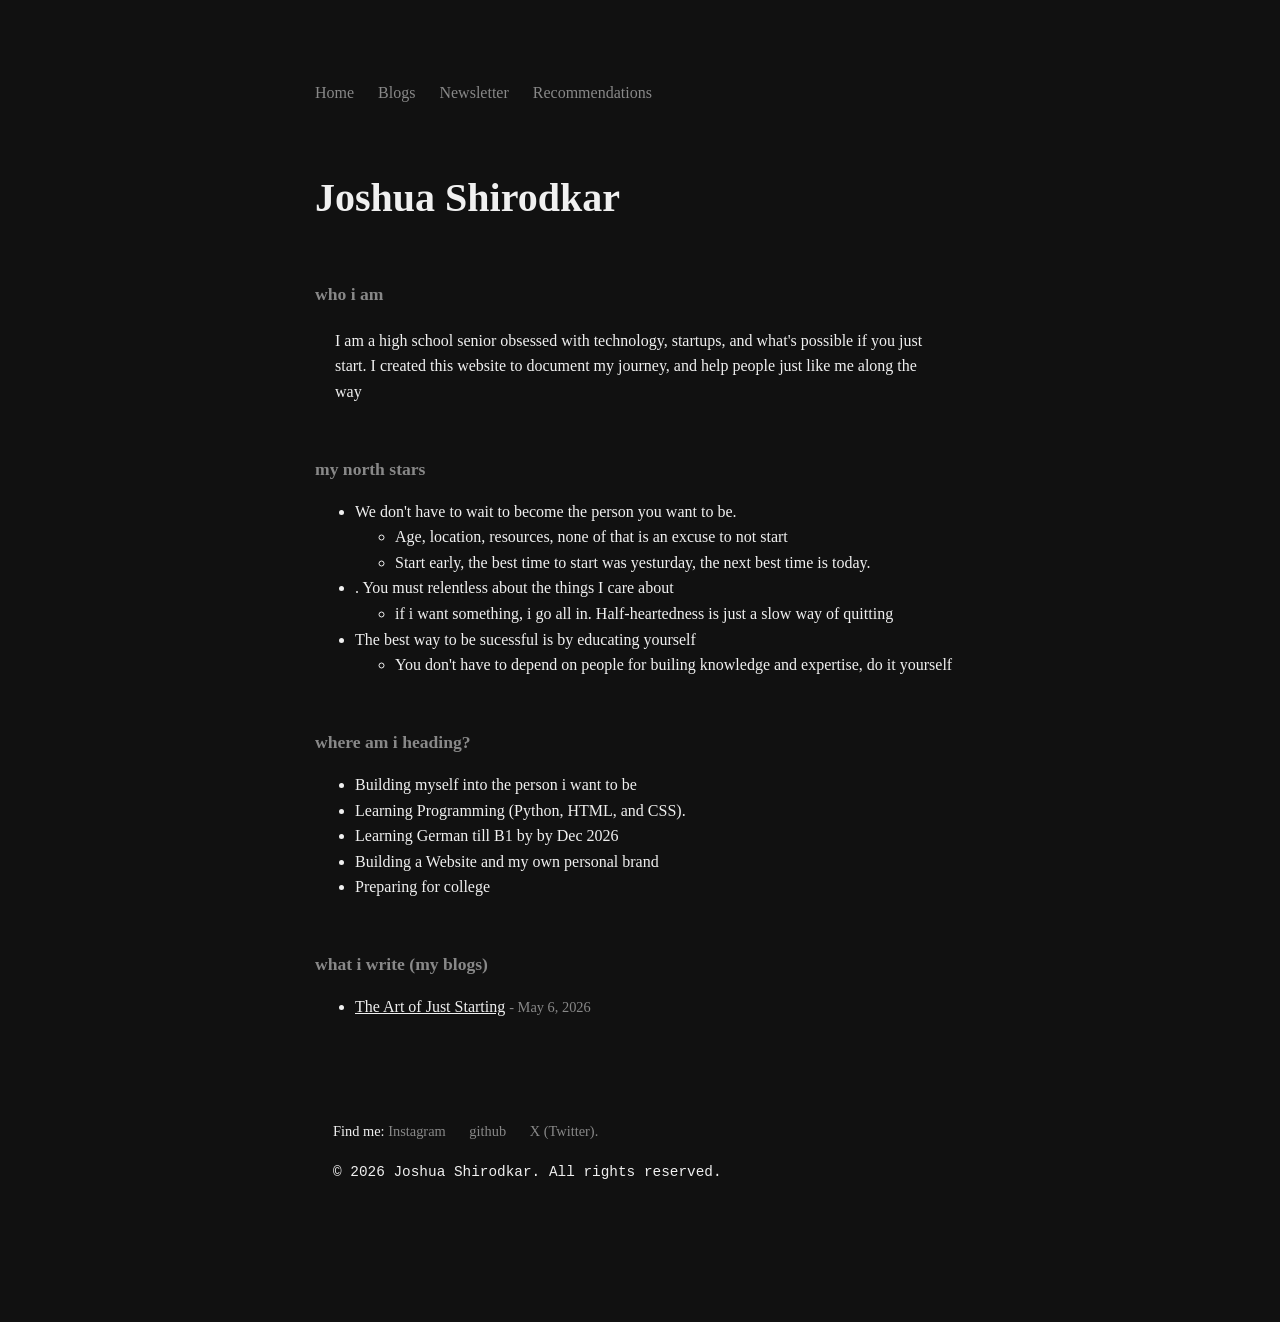
==== index.html @ cec98976 "tweaked the home page, added more refined and better details" ====
<DOCTYPE html>
<html lang="en">
<head>
    <title>Joshua</title>
 <link rel="stylesheet" href="style.css" >
</head>
<body>
    <nav>
    <a href="index.html">Home</a>
    <a href="blogs.html">Blogs</a>
    <a href="newsletter.html">Newsletter</a>
    <a href="recommendations.html">Recommendations</a>
    </nav>
    
    <h1>Joshua Shirodkar</h1>

    <h2>who I am</h2>
    <p> I am a high school senior obsessed with technology, startups, and what's possible if you just start. I created this website to document my journey, and help people just like me along the way</p>
   
    <h2> My north stars</h2>    
    <ul> 
        <li>We don't have to wait to become the person you want to be.</li>
            <ul>
                <li> Age, location, resources, none of that is an excuse to not start </li>
                <li> Start early, the best time to start was yesturday, the next best time is today.</li>
            </ul>
        </li>
        <li>. You must relentless about the things I care about
            <ul>
                <li>if i want something, i go all in. Half-heartedness is just a slow way of quitting</li>
            </ul>
        <li>The best way to be sucessful is by educating yourself</li>
            <ul> 
                <li>You don't have to depend on people for builing knowledge and expertise, do it yourself</li>
            </ul>
    </ul> 
    <h2>Where am I heading?</h2>
    <ul>
        <li>Building myself into the person i want to be</li>
        <li>Learning Programming (Python, HTML, and CSS).</li>
        <li>Learning German till B1 by by Dec 2026</li>
        <li>Building a Website and my own personal brand</li>
        <li>Preparing for college</li>
    </ul>
    <h2> What I Write (my blogs)</h2>
    <ul> 
        <li><a href="blogs.html#art-of-starting">The Art of Just Starting</a> <span class="date">- May 6, 2026</span></li>
        </ul>
    
    <footer>
        <p> Find me: 
            <a href="https://instagram.com/joshua_sh09">Instagram</a>
            <a href="https://github.com/Joshua-Sh09">github</a>
            <a href="https://x.com/JoshSh09">X (Twitter).</a>
        </p>

        <p class="copyright"> © 2026 Joshua Shirodkar. All rights reserved. </p>
    </footer>
</body>

</html>
---- style.css ----
body{
                font-family: Georgia, serif;
                max-width: 650px;
                margin: 80px auto;
                padding: 0 20px; 
                background: #111; 
                color: #f0f0f0;
                line-height: 1.6;
            }
            h1 {
                font-size: 2.5em;
                margin-bottom: 5px;
             }

             h2 {
                font-size: 1.1em; 
                margin-top: 50px;
                color: #888;
                text-transform: lowercase;
             }

             a {
                color:#f0f0f0;
             }  
             
             nav{
                margin-bottom: 60px;
             }

             nav a {
                margin-right: 20px;
                text-decoration: none;
                color:#888;
             }

             .post h2 {
               color:#f0f0f0;
               font-size: 1.5 em;
               margin: 5px;
             }

              p {
               color:#f0f0f0;
               font-size: 1em;
               font-weight: 300;
               margin: 1.25em;
             }
            
             h3 {
               color: #f0f0f0;
               font-size: 1.3 em;
               margin: 1.5em;
             }

             .date {
               color:#888;
               font-size: 0.9em;
               margin-top: 0px;  
             }

             .section-title {
               text-transform: none;
             }

             input[type="email"]{
               background: #888;
               border: 1px solid #000;
               color:#000;
               padding: 6px 12px;
               outline: none;
             }

             button{
               background: transparent;
               border: 1px solid #f0f0f0;
               color:#f0f0f0;
               padding: 6px 12px;
               font-size: 1em;
               cursor: pointer;
               letter-spacing: 0.05em;
               border-radius: 4px;
             }

             button:hover {
               background: #f0f0f0;
               color:#111;
             }

             footer {
               margin-top: 100px;
               padding-bottom: 40px;
               font-size: 0.9em;
             }

              footer a {
               margin-right: 20px;
               color: #888;
               text-decoration: none;
              }

              .copyright {
               font-family: 'Courier New', Courier, monospace;
              }
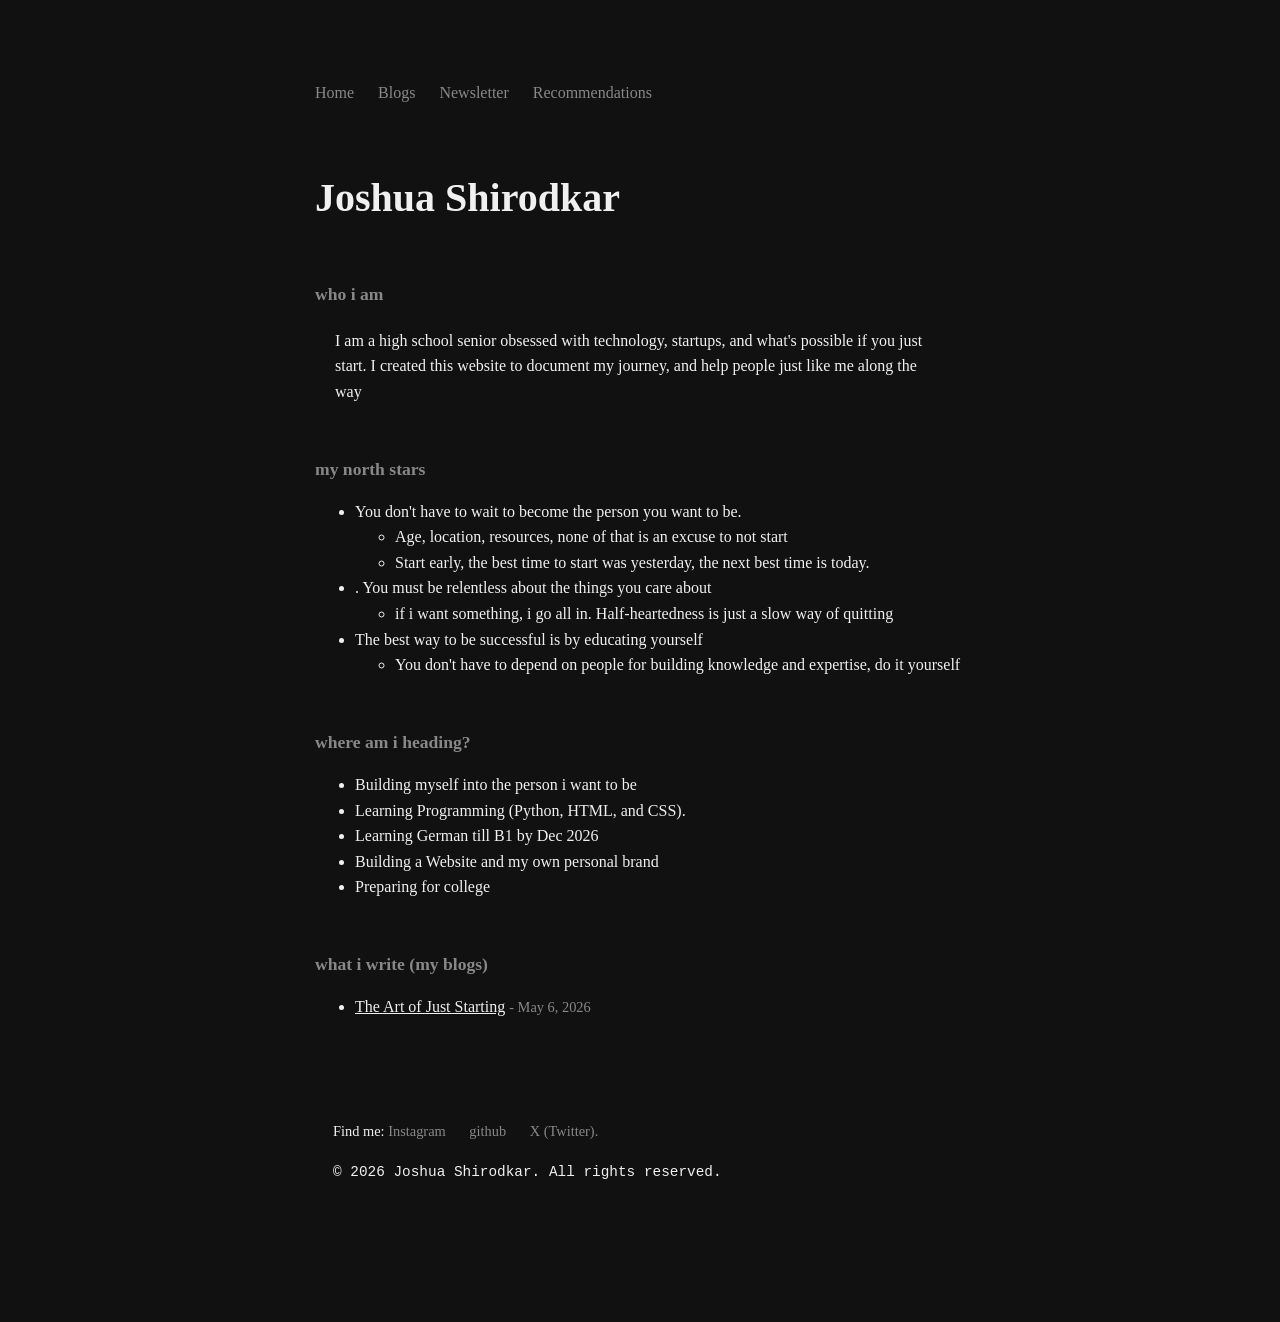
==== commit c127e1d1: "fixed typos on hoem page" ====
--- a/index.html
+++ b/index.html
@@ -19,26 +19,26 @@
    
     <h2> My north stars</h2>    
     <ul> 
-        <li>We don't have to wait to become the person you want to be.</li>
+        <li>You don't have to wait to become the person you want to be.</li>
             <ul>
                 <li> Age, location, resources, none of that is an excuse to not start </li>
-                <li> Start early, the best time to start was yesturday, the next best time is today.</li>
+                <li> Start early, the best time to start was yesterday, the next best time is today.</li>
             </ul>
         </li>
-        <li>. You must relentless about the things I care about
+        <li>. You must be relentless about the things you care about
             <ul>
                 <li>if i want something, i go all in. Half-heartedness is just a slow way of quitting</li>
             </ul>
-        <li>The best way to be sucessful is by educating yourself</li>
+        <li>The best way to be successful is by educating yourself</li>
             <ul> 
-                <li>You don't have to depend on people for builing knowledge and expertise, do it yourself</li>
+                <li>You don't have to depend on people for building knowledge and expertise, do it yourself</li>
             </ul>
     </ul> 
     <h2>Where am I heading?</h2>
     <ul>
         <li>Building myself into the person i want to be</li>
         <li>Learning Programming (Python, HTML, and CSS).</li>
-        <li>Learning German till B1 by by Dec 2026</li>
+        <li>Learning German till B1 by Dec 2026</li>
         <li>Building a Website and my own personal brand</li>
         <li>Preparing for college</li>
     </ul>
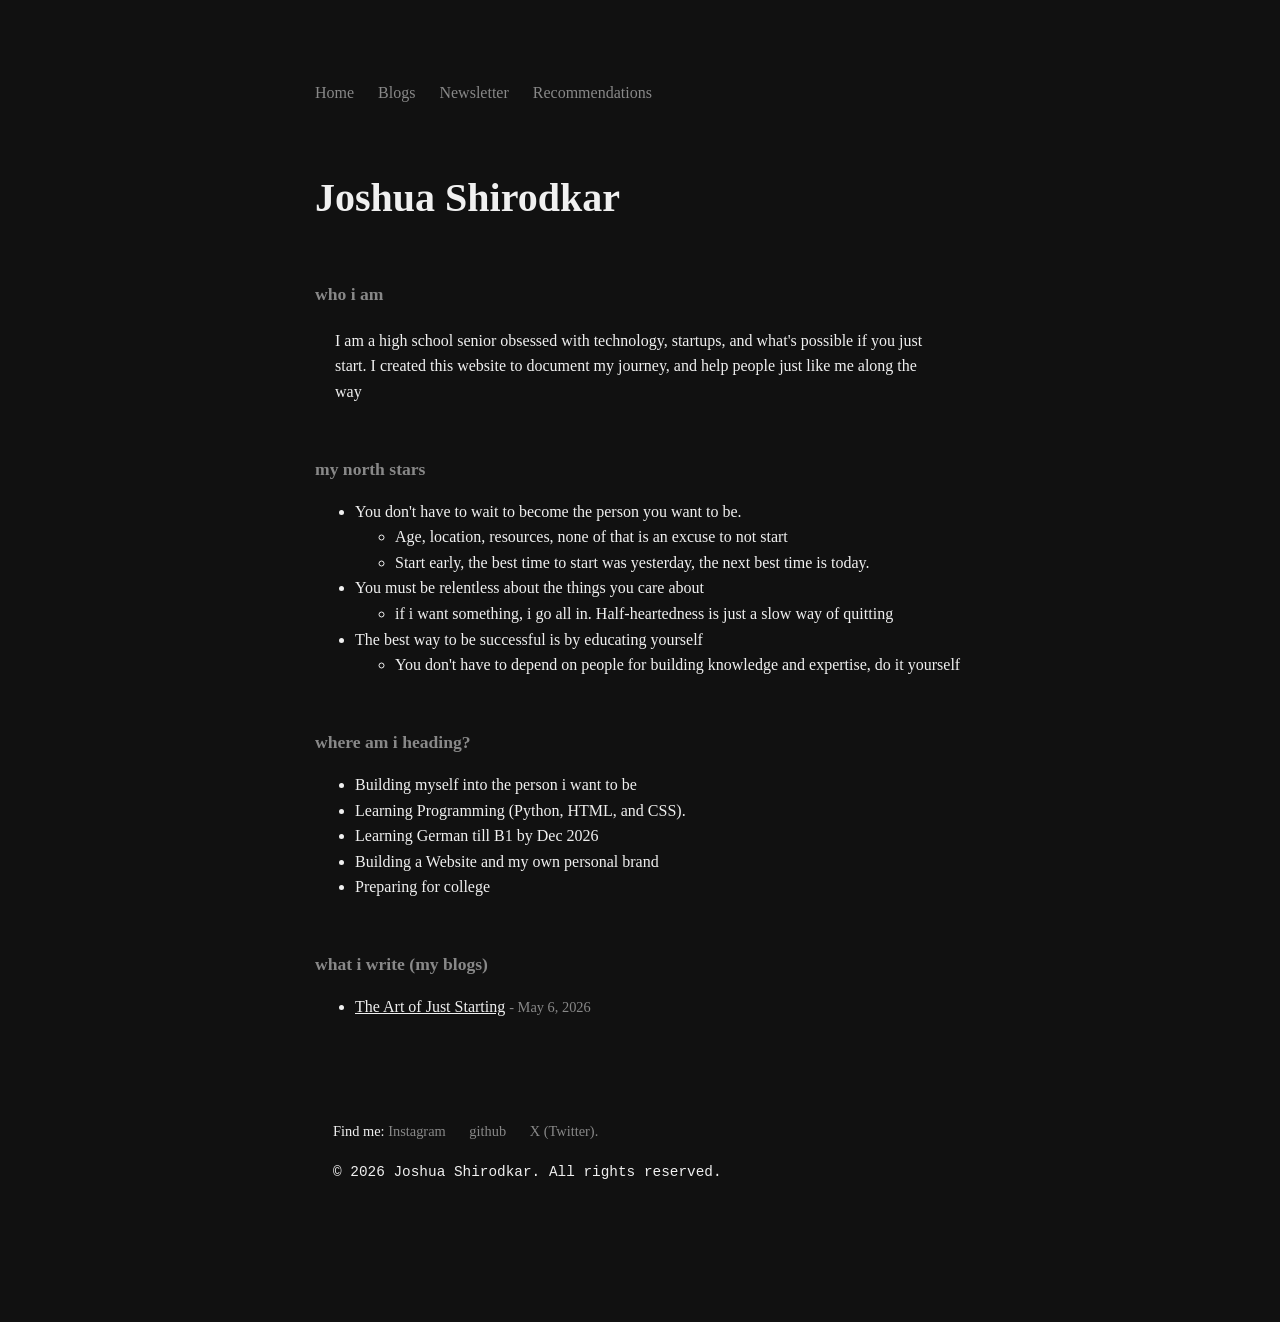
==== commit d46439e7: "fixed typo home page removed . from line 28" ====
--- a/index.html
+++ b/index.html
@@ -25,7 +25,7 @@
                 <li> Start early, the best time to start was yesterday, the next best time is today.</li>
             </ul>
         </li>
-        <li>. You must be relentless about the things you care about
+        <li>You must be relentless about the things you care about
             <ul>
                 <li>if i want something, i go all in. Half-heartedness is just a slow way of quitting</li>
             </ul>
--- a/style.css
+++ b/style.css
@@ -36,7 +36,7 @@
 
              .post h2 {
                color:#f0f0f0;
-               font-size: 1.5 em;
+               font-size: 1.5em;
                margin: 5px;
              }
 
@@ -47,12 +47,6 @@
                margin: 1.25em;
              }
             
-             h3 {
-               color: #f0f0f0;
-               font-size: 1.3 em;
-               margin: 1.5em;
-             }
-
              .date {
                color:#888;
                font-size: 0.9em;
@@ -101,4 +95,13 @@
 
               .copyright {
                font-family: 'Courier New', Courier, monospace;
+              }
+
+              h2.post-title {
+               text-transform: none;
+              }
+
+              h3 {
+               font-size: 1.1em;
+               text-transform: none; 
               }
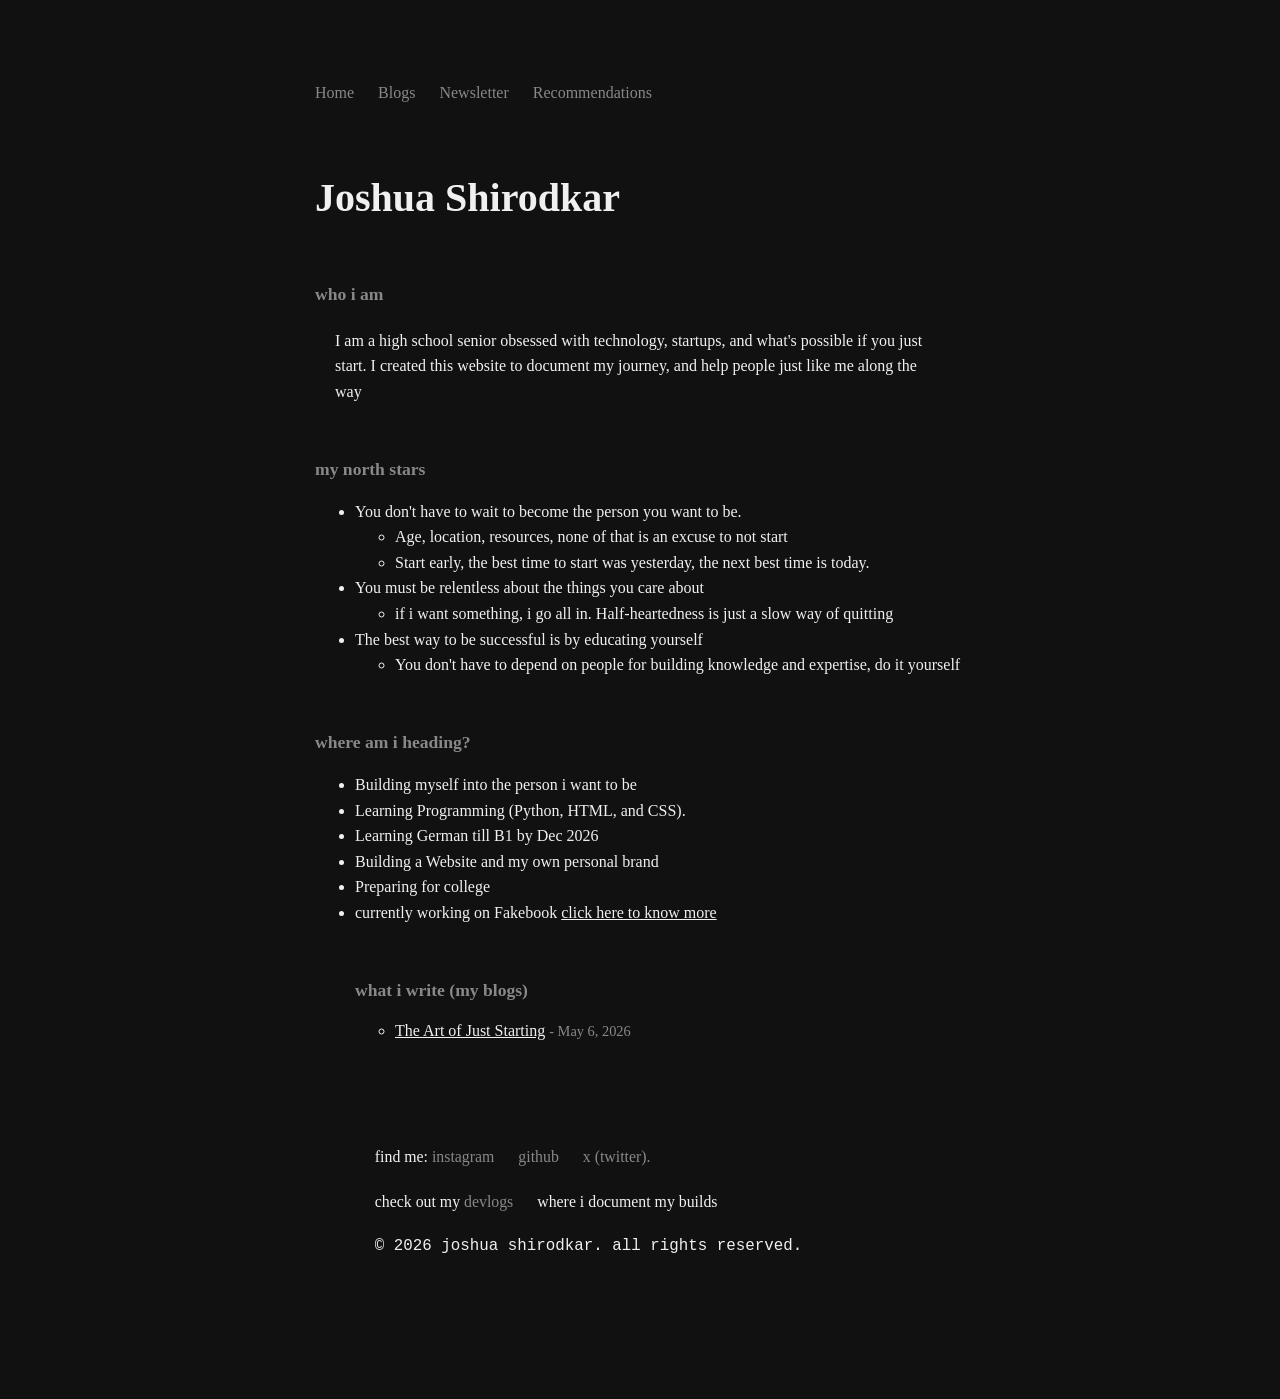
==== commit f4dcdfca: "added devlogs" ====
--- a/index.html
+++ b/index.html
@@ -41,12 +41,14 @@
         <li>Learning German till B1 by Dec 2026</li>
         <li>Building a Website and my own personal brand</li>
         <li>Preparing for college</li>
-    </ul>
+        <li>currently working on Fakebook <a href="">click here to know more</a>
+
     <h2> What I Write (my blogs)</h2>
     <ul> 
         <li><a href="blogs.html#art-of-starting">The Art of Just Starting</a> <span class="date">- May 6, 2026</span></li>
-        </ul>
+    </ul>
     
+    <h2>
     <footer>
         <p> Find me: 
             <a href="https://instagram.com/joshua_sh09">Instagram</a>
@@ -54,6 +56,7 @@
             <a href="https://x.com/JoshSh09">X (Twitter).</a>
         </p>
 
+        <p>Check out my <a href="">Devlogs</a> where i document my builds</p>
         <p class="copyright"> © 2026 Joshua Shirodkar. All rights reserved. </p>
     </footer>
 </body>
--- a/style.css
+++ b/style.css
@@ -102,6 +102,17 @@
               }
 
               h3 {
-               font-size: 1.1em;
+               font-size: 0.9em;
                text-transform: none; 
+              }
+
+              audio {
+                width: calc(100% - 40px);
+                display: block;
+                margin: 10px 0;
+              }
+
+              .back-button {
+                border-color: rgb(88, 86, 86);
+                padding: 5px 3px;
               }
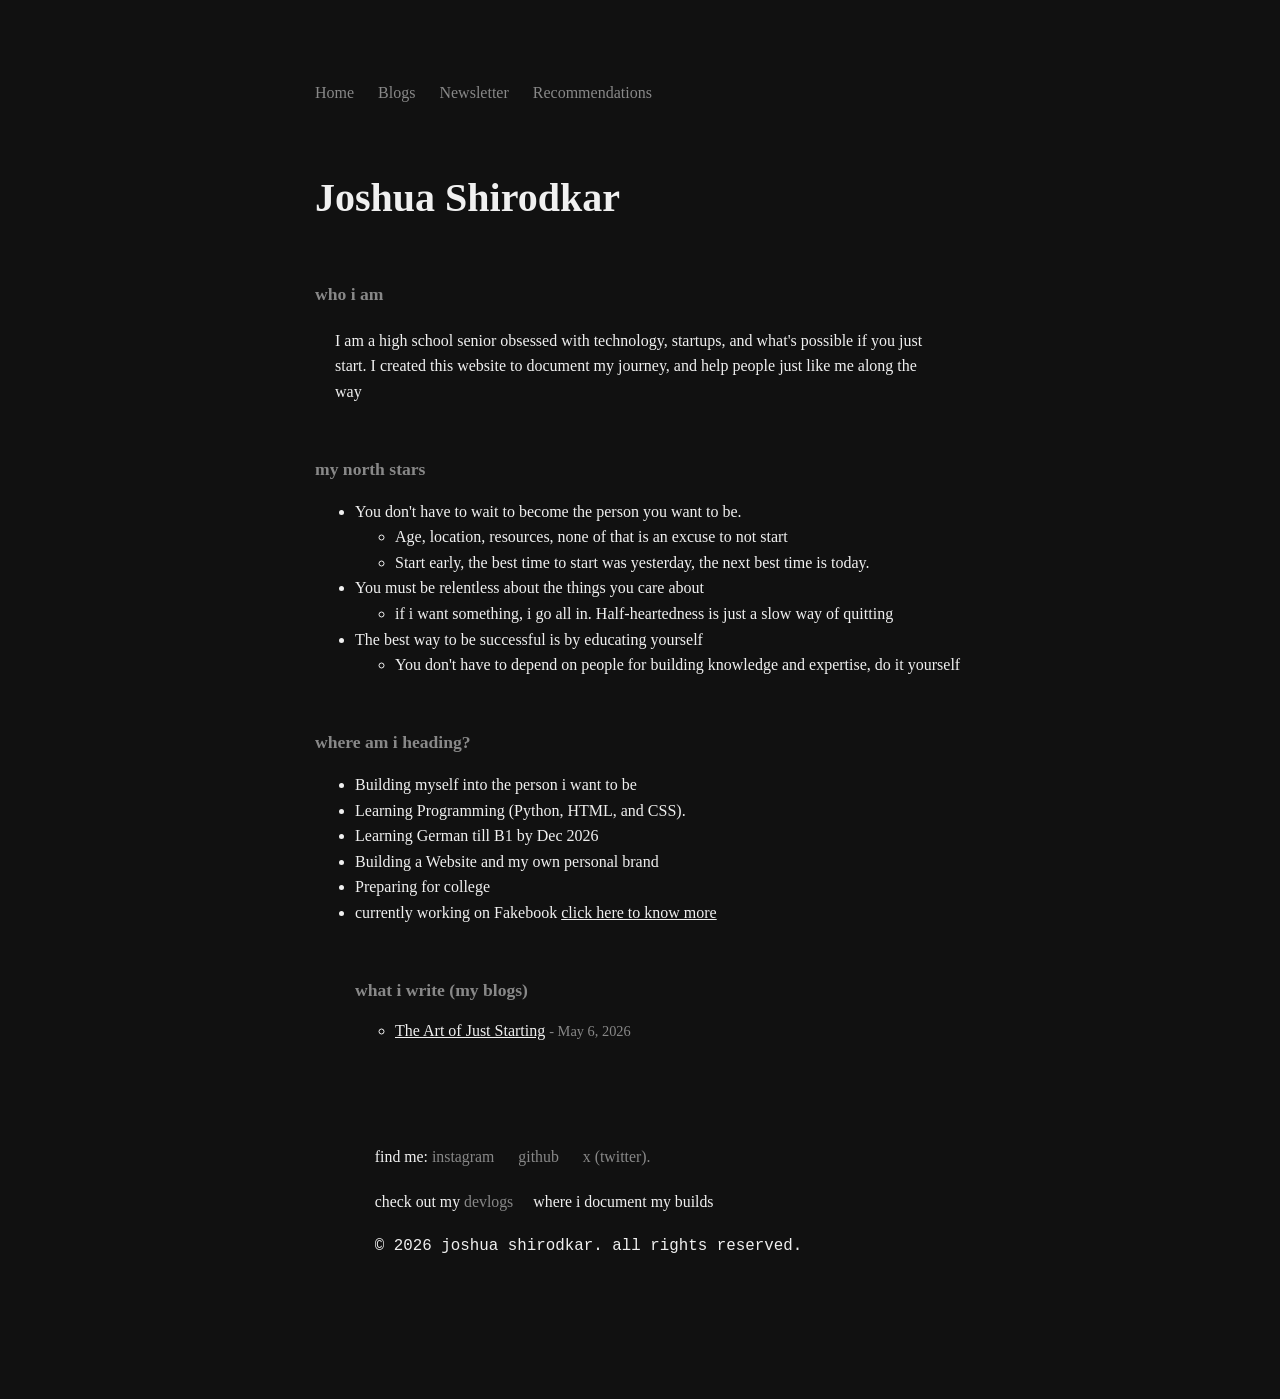
==== commit 55eca302: "added devlogs css to index.html" ====
--- a/index.html
+++ b/index.html
@@ -56,7 +56,7 @@
             <a href="https://x.com/JoshSh09">X (Twitter).</a>
         </p>
 
-        <p>Check out my <a href="">Devlogs</a> where i document my builds</p>
+        <p class="footer-devlog">Check out my <a href="Devlogs.html">Devlogs</a>where i document my builds</p>
         <p class="copyright"> © 2026 Joshua Shirodkar. All rights reserved. </p>
     </footer>
 </body>
--- a/style.css
+++ b/style.css
@@ -115,4 +115,8 @@
               .back-button {
                 border-color: rgb(88, 86, 86);
                 padding: 5px 3px;
+              }
+
+              footer-devlog {
+                color: #888
               }
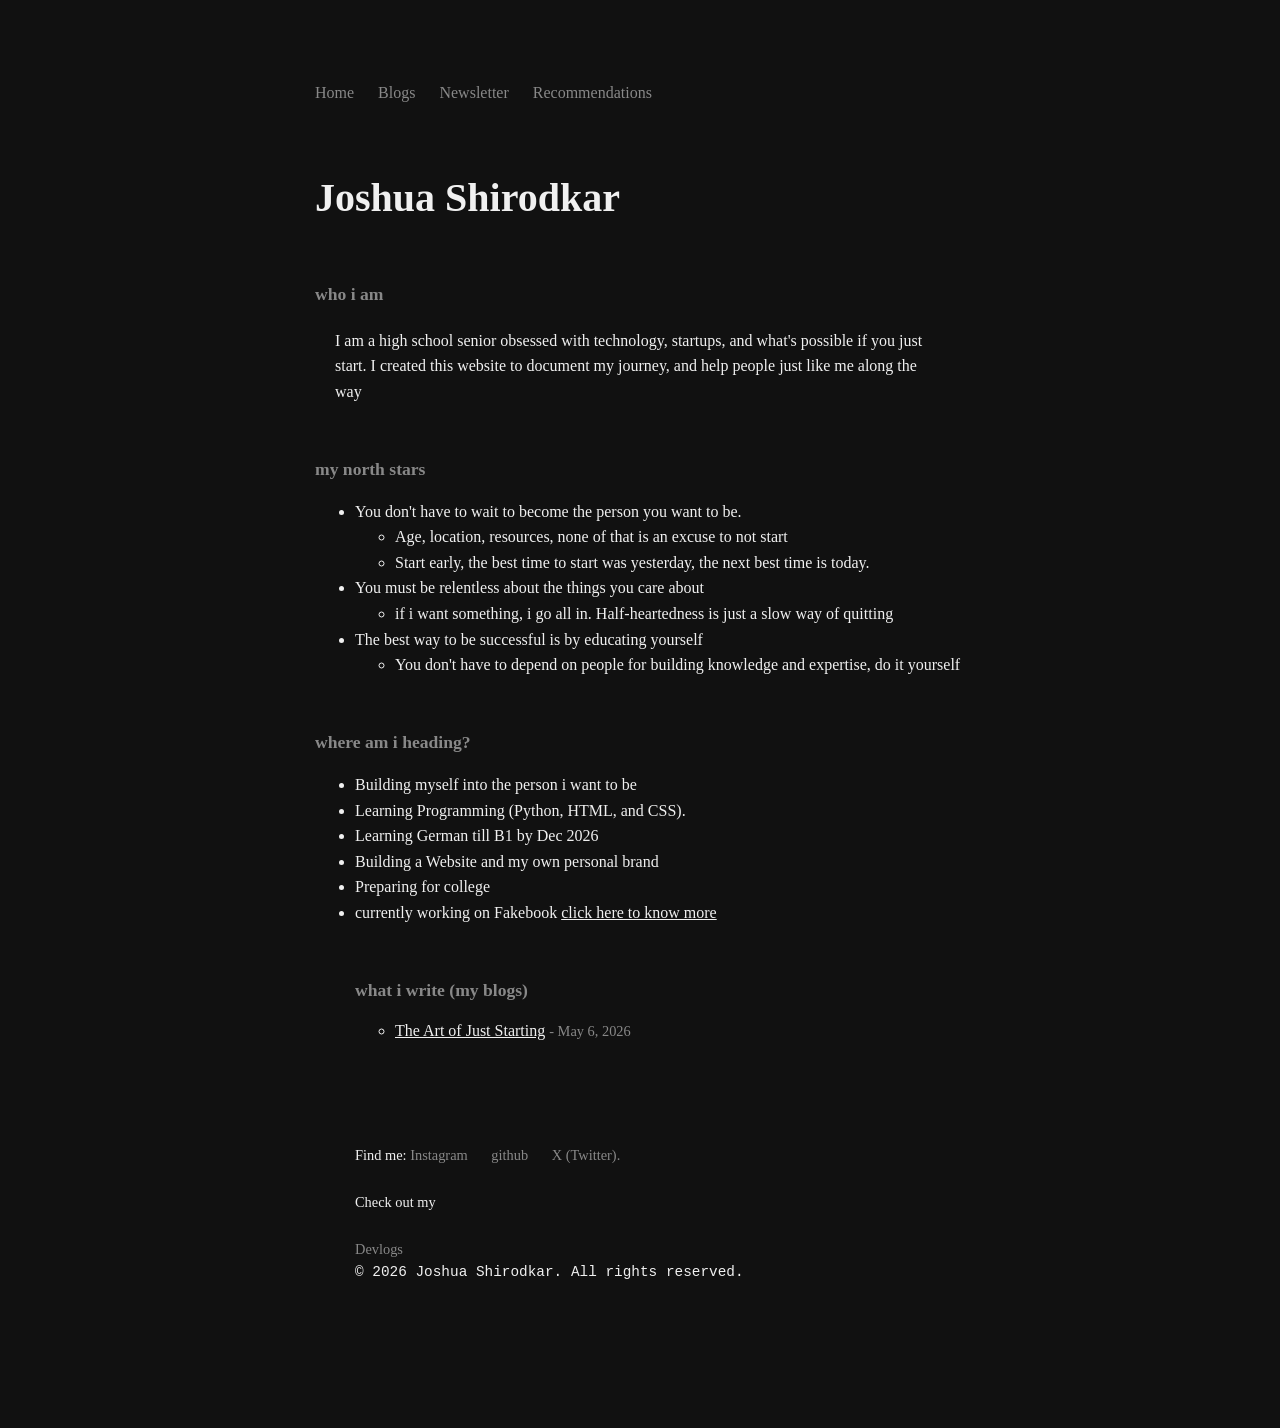
==== commit adc42eb0: "Made chenges, test 1" ====
--- a/index.html
+++ b/index.html
@@ -48,7 +48,6 @@
         <li><a href="blogs.html#art-of-starting">The Art of Just Starting</a> <span class="date">- May 6, 2026</span></li>
     </ul>
     
-    <h2>
     <footer>
         <p> Find me: 
             <a href="https://instagram.com/joshua_sh09">Instagram</a>
@@ -56,7 +55,7 @@
             <a href="https://x.com/JoshSh09">X (Twitter).</a>
         </p>
 
-        <p class="footer-devlog">Check out my <a href="Devlogs.html">Devlogs</a>where i document my builds</p>
+        <p>Check out my </p><a href="Devlogs.html">Devlogs</a>
         <p class="copyright"> © 2026 Joshua Shirodkar. All rights reserved. </p>
     </footer>
 </body>
--- a/style.css
+++ b/style.css
@@ -117,6 +117,6 @@
                 padding: 5px 3px;
               }
 
-              footer-devlog {
-                color: #888
+              footer p {
+                margin: 0 0 1.5rem 0 !important;
               }
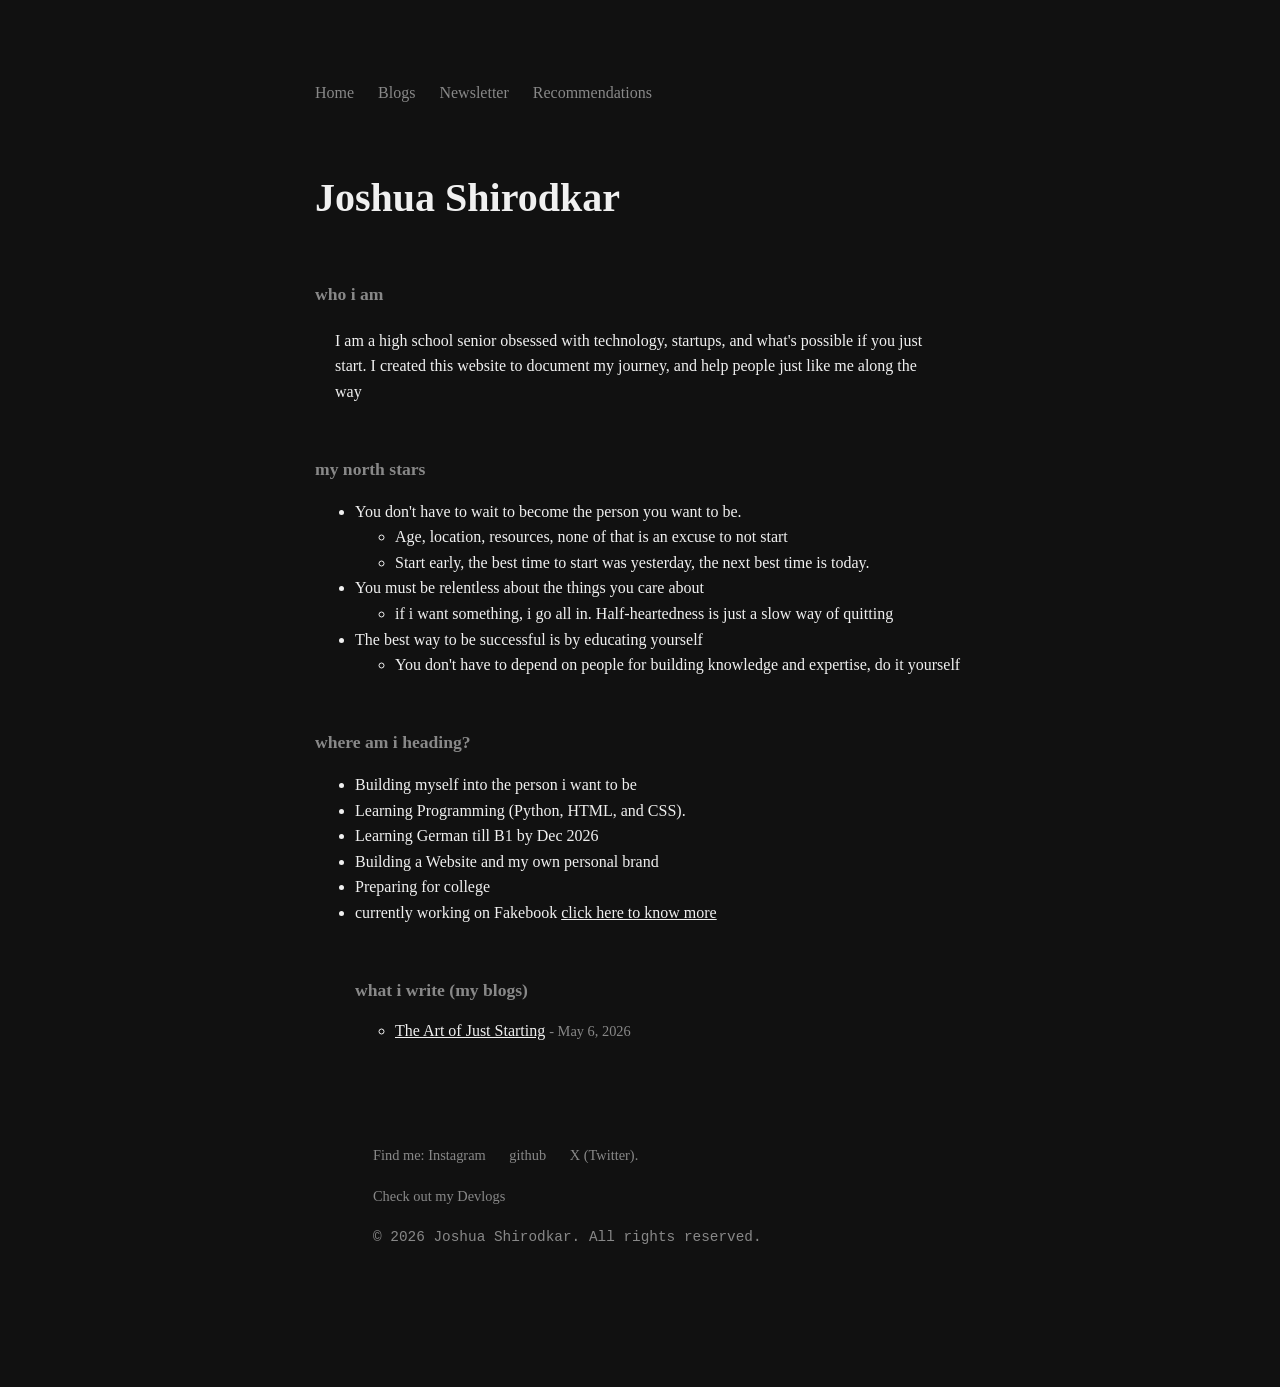
==== commit 5984aca0: "redid the stuff" ====
--- a/index.html
+++ b/index.html
@@ -55,7 +55,7 @@
             <a href="https://x.com/JoshSh09">X (Twitter).</a>
         </p>
 
-        <p>Check out my </p><a href="Devlogs.html">Devlogs</a>
+        <p>Check out my <a href="Devlogs.html">Devlogs</a></p>
         <p class="copyright"> © 2026 Joshua Shirodkar. All rights reserved. </p>
     </footer>
 </body>
--- a/style.css
+++ b/style.css
@@ -118,5 +118,5 @@
               }
 
               footer p {
-                margin: 0 0 1.5rem 0 !important;
+                color: #888 !important;
               }
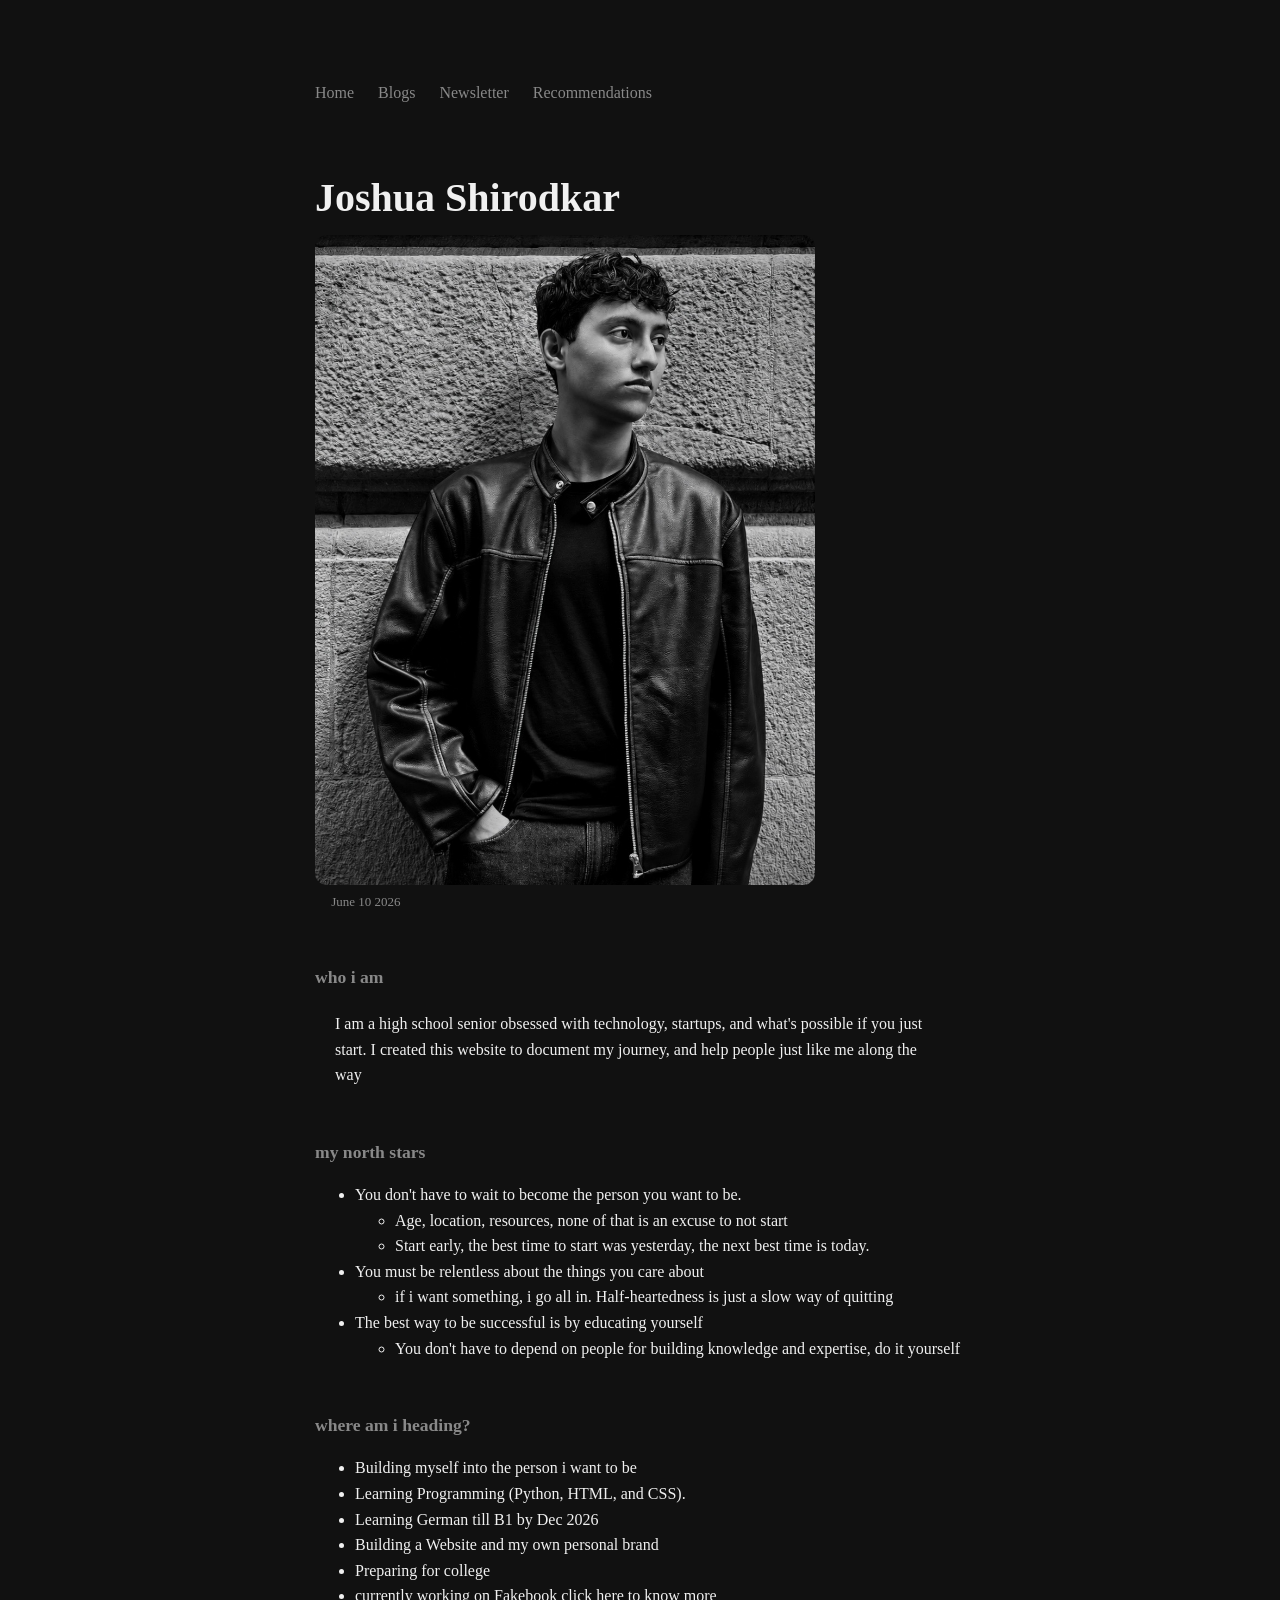
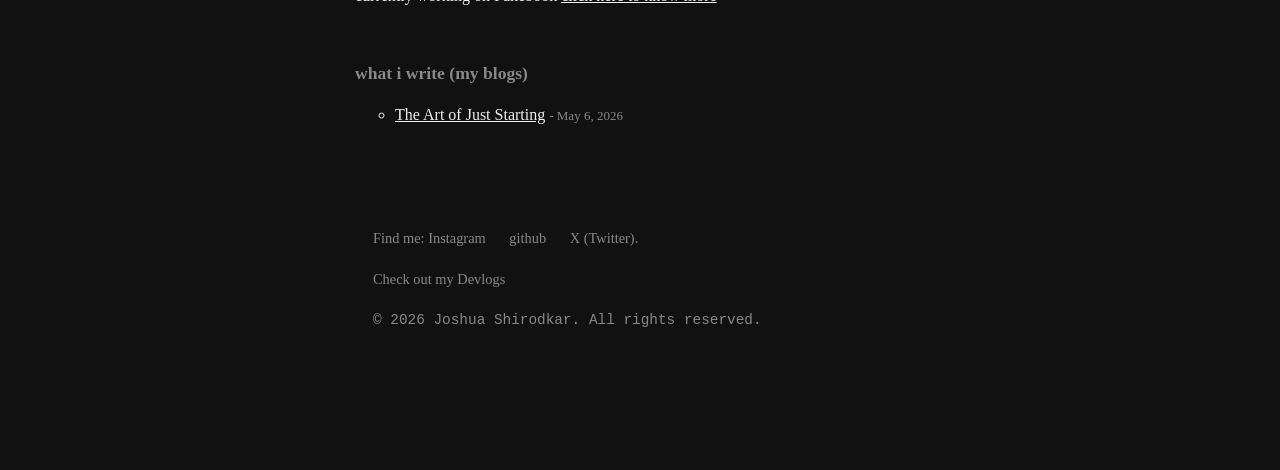
==== commit d5818338: "added my photo, and made some css changes to the size and date" ====
--- a/index.html
+++ b/index.html
@@ -1,4 +1,4 @@
-<DOCTYPE html>
+<!DOCTYPE html>
 <html lang="en">
 <head>
     <title>Joshua</title>
@@ -13,7 +13,9 @@
     </nav>
     
     <h1>Joshua Shirodkar</h1>
-
+    
+    <img src="Joshua.jpg" alt="Joshua">
+    <p class="date"> June 10 2026</p>
     <h2>who I am</h2>
     <p> I am a high school senior obsessed with technology, startups, and what's possible if you just start. I created this website to document my journey, and help people just like me along the way</p>
    
--- a/style.css
+++ b/style.css
@@ -119,4 +119,15 @@
 
               footer p {
                 color: #888 !important;
+              }
+
+              img {
+                Width: 500px;
+                height: 650px;
+                border-radius: 12px;
+              }
+
+              .date {
+                color: #888;
+                font-size: 13px;
               }
